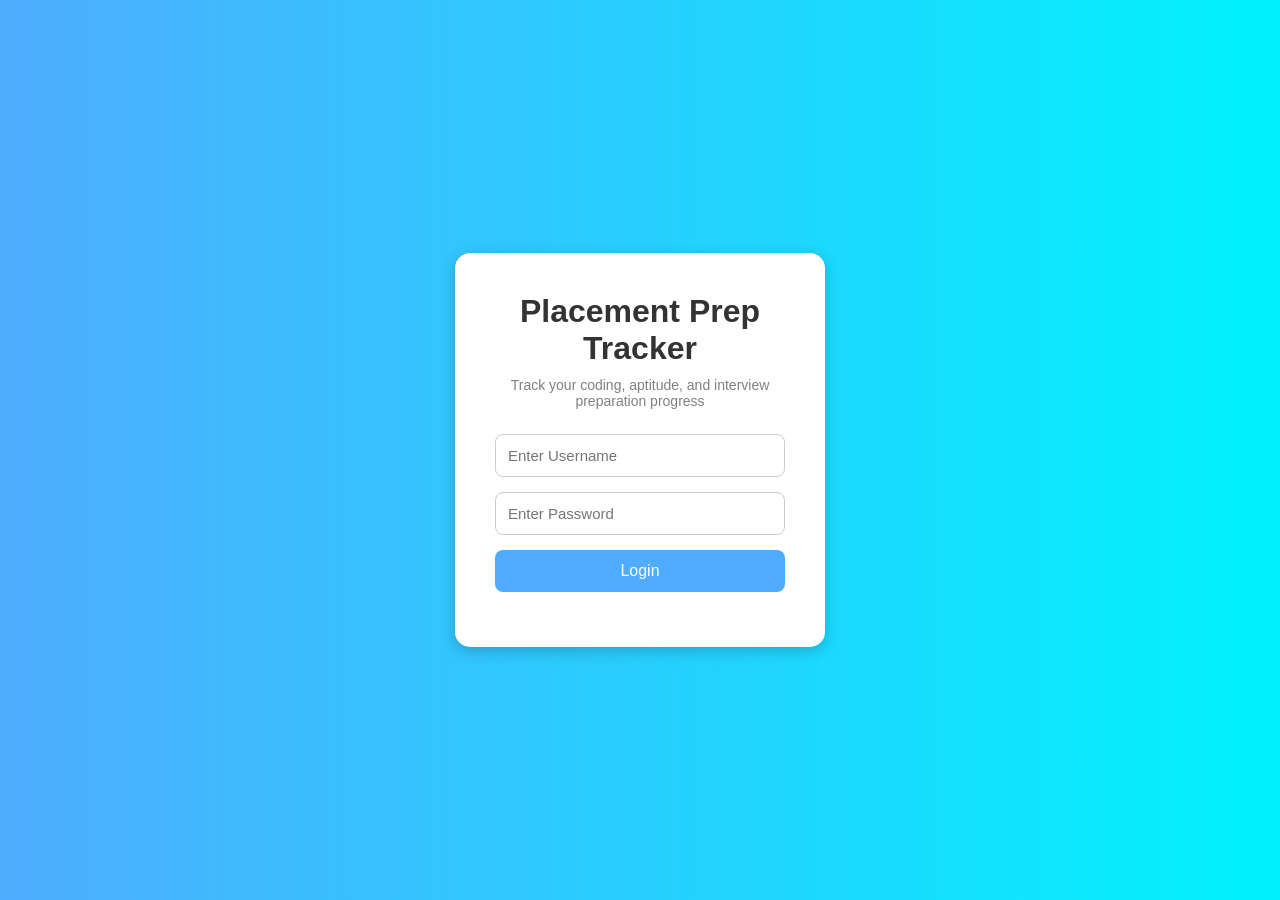
==== index.html @ 08ec2d4a "First commit" ====
<!DOCTYPE html>
<html lang="en">
<head>
    <meta charset="UTF-8">
    <meta name="viewport" content="width=device-width, initial-scale=1.0">
    <title>Placement Prep Tracker</title>

    <link rel="stylesheet" href="style.css">
</head>
<body>

    <div class="container">

        <div class="login-box">

            <h1>Placement Prep Tracker</h1>

            <p class="subtitle">
                Track your coding, aptitude, and interview preparation progress
            </p>

            <form id="loginForm">

                <input 
                    type="text" 
                    id="username" 
                    placeholder="Enter Username"
                    required
                >

                <input 
                    type="password" 
                    id="password" 
                    placeholder="Enter Password"
                    required
                >

                <button type="submit">
                    Login
                </button>

                <p id="message"></p>

            </form>

        </div>

    </div>

    <script src="script.js"></script>

</body>
</html>
---- style.css ----
*{
    margin: 0;
    padding: 0;
    box-sizing: border-box;
    font-family: Arial, sans-serif;
}

body{
    height: 100vh;
    display: flex;
    justify-content: center;
    align-items: center;

    background: linear-gradient(
        to right,
        #4facfe,
        #00f2fe
    );
}

.container{
    width: 100%;
    display: flex;
    justify-content: center;
    align-items: center;
}

.login-box{

    width: 370px;

    background: white;

    padding: 40px;

    border-radius: 15px;

    text-align: center;

    box-shadow: 0px 4px 15px rgba(0,0,0,0.2);
}

.login-box h1{
    color: #333;
    margin-bottom: 10px;
}

.subtitle{
    color: gray;
    font-size: 14px;
    margin-bottom: 25px;
}

input{
    width: 100%;

    padding: 12px;

    margin-bottom: 15px;

    border: 1px solid #ccc;

    border-radius: 8px;

    font-size: 15px;
}

button{
    width: 100%;

    padding: 12px;

    background: #4facfe;

    color: white;

    border: none;

    border-radius: 8px;

    font-size: 16px;

    cursor: pointer;

    transition: 0.3s;
}

button:hover{
    background: #008cdd;
}

#message{
    margin-top: 15px;
    font-size: 14px;
}
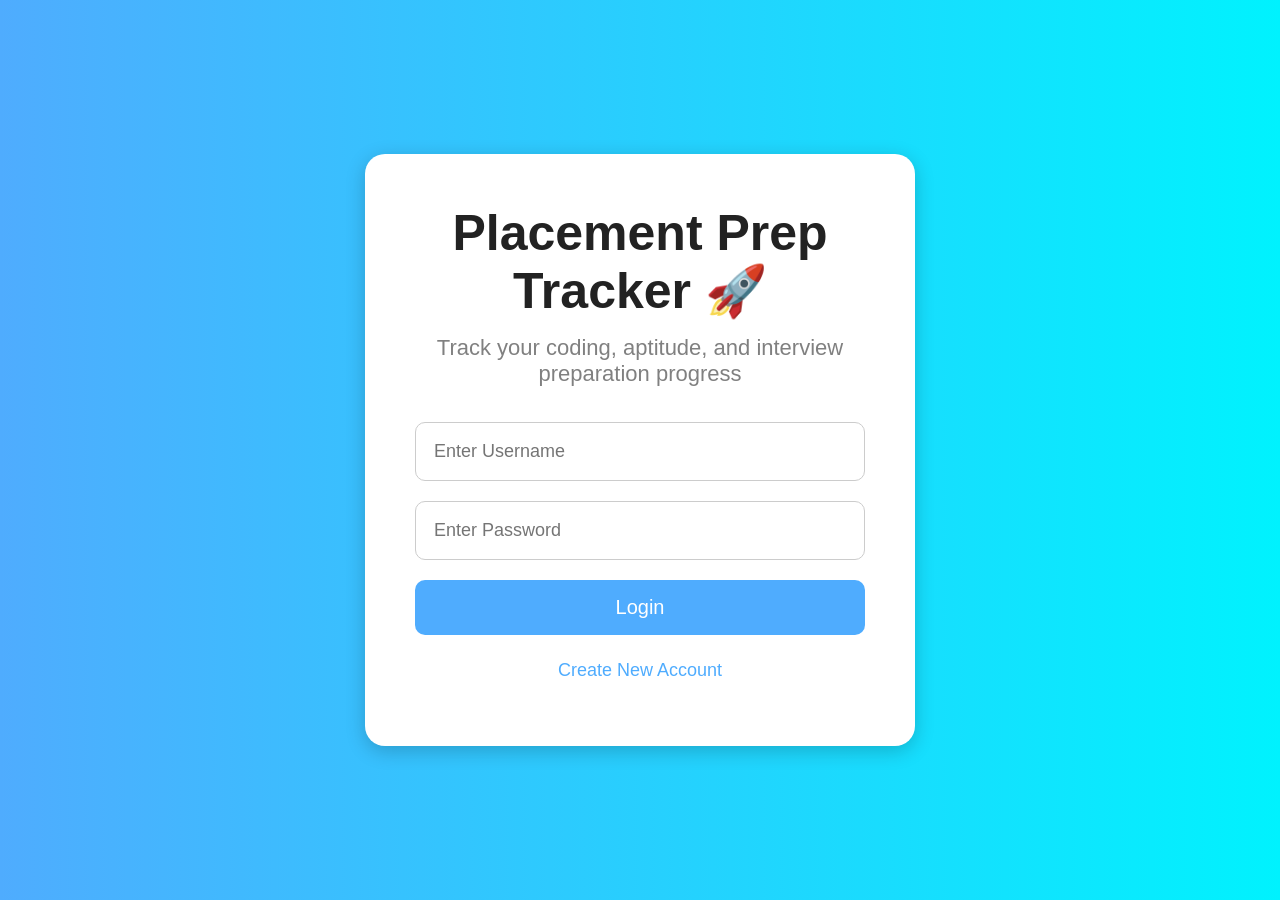
==== commit 2d49559d: "Updated login and dashboard design" ====
--- a/index.html
+++ b/index.html
@@ -1,19 +1,25 @@
 <!DOCTYPE html>
 <html lang="en">
+
 <head>
+
     <meta charset="UTF-8">
+
     <meta name="viewport" content="width=device-width, initial-scale=1.0">
+
     <title>Placement Prep Tracker</title>
 
     <link rel="stylesheet" href="style.css">
+
 </head>
+
 <body>
 
     <div class="container">
 
         <div class="login-box">
 
-            <h1>Placement Prep Tracker</h1>
+            <h1>Placement Prep Tracker 🚀</h1>
 
             <p class="subtitle">
                 Track your coding, aptitude, and interview preparation progress
@@ -21,16 +27,16 @@
 
             <form id="loginForm">
 
-                <input 
-                    type="text" 
-                    id="username" 
+                <input
+                    type="text"
+                    id="username"
                     placeholder="Enter Username"
                     required
                 >
 
-                <input 
-                    type="password" 
-                    id="password" 
+                <input
+                    type="password"
+                    id="password"
                     placeholder="Enter Password"
                     required
                 >
@@ -38,6 +44,14 @@
                 <button type="submit">
                     Login
                 </button>
+
+                <div class="register-link">
+
+                    <a href="register.html">
+                        Create New Account
+                    </a>
+
+                </div>
 
                 <p id="message"></p>
 
@@ -50,4 +64,5 @@
     <script src="script.js"></script>
 
 </body>
+
 </html>
--- a/style.css
+++ b/style.css
@@ -6,9 +6,13 @@
 }
 
 body{
+
     height: 100vh;
+
     display: flex;
+
     justify-content: center;
+
     align-items: center;
 
     background: linear-gradient(
@@ -19,66 +23,79 @@
 }
 
 .container{
+
     width: 100%;
+
     display: flex;
+
     justify-content: center;
+
     align-items: center;
 }
 
 .login-box{
 
-    width: 370px;
+    width: 550px;
 
     background: white;
 
-    padding: 40px;
+    padding: 50px;
 
-    border-radius: 15px;
+    border-radius: 20px;
 
     text-align: center;
 
-    box-shadow: 0px 4px 15px rgba(0,0,0,0.2);
+    box-shadow: 0px 5px 20px rgba(0,0,0,0.2);
 }
 
 .login-box h1{
-    color: #333;
-    margin-bottom: 10px;
+
+    margin-bottom: 15px;
+
+    color: #222;
+
+    font-size: 50px;
 }
 
 .subtitle{
+
     color: gray;
-    font-size: 14px;
-    margin-bottom: 25px;
+
+    margin-bottom: 35px;
+
+    font-size: 22px;
 }
 
 input{
+
     width: 100%;
 
-    padding: 12px;
+    padding: 18px;
 
-    margin-bottom: 15px;
+    margin-bottom: 20px;
 
     border: 1px solid #ccc;
 
-    border-radius: 8px;
+    border-radius: 10px;
 
-    font-size: 15px;
+    font-size: 18px;
 }
 
 button{
+
     width: 100%;
 
-    padding: 12px;
+    padding: 16px;
+
+    border: none;
+
+    border-radius: 10px;
 
     background: #4facfe;
 
     color: white;
 
-    border: none;
-
-    border-radius: 8px;
-
-    font-size: 16px;
+    font-size: 20px;
 
     cursor: pointer;
 
@@ -86,10 +103,27 @@
 }
 
 button:hover{
+
     background: #008cdd;
 }
 
+.register-link{
+
+    margin-top: 25px;
+}
+
+.register-link a{
+
+    text-decoration: none;
+
+    color: #4facfe;
+
+    font-size: 18px;
+}
+
 #message{
+
     margin-top: 15px;
-    font-size: 14px;
+
+    font-size: 16px;
 }
